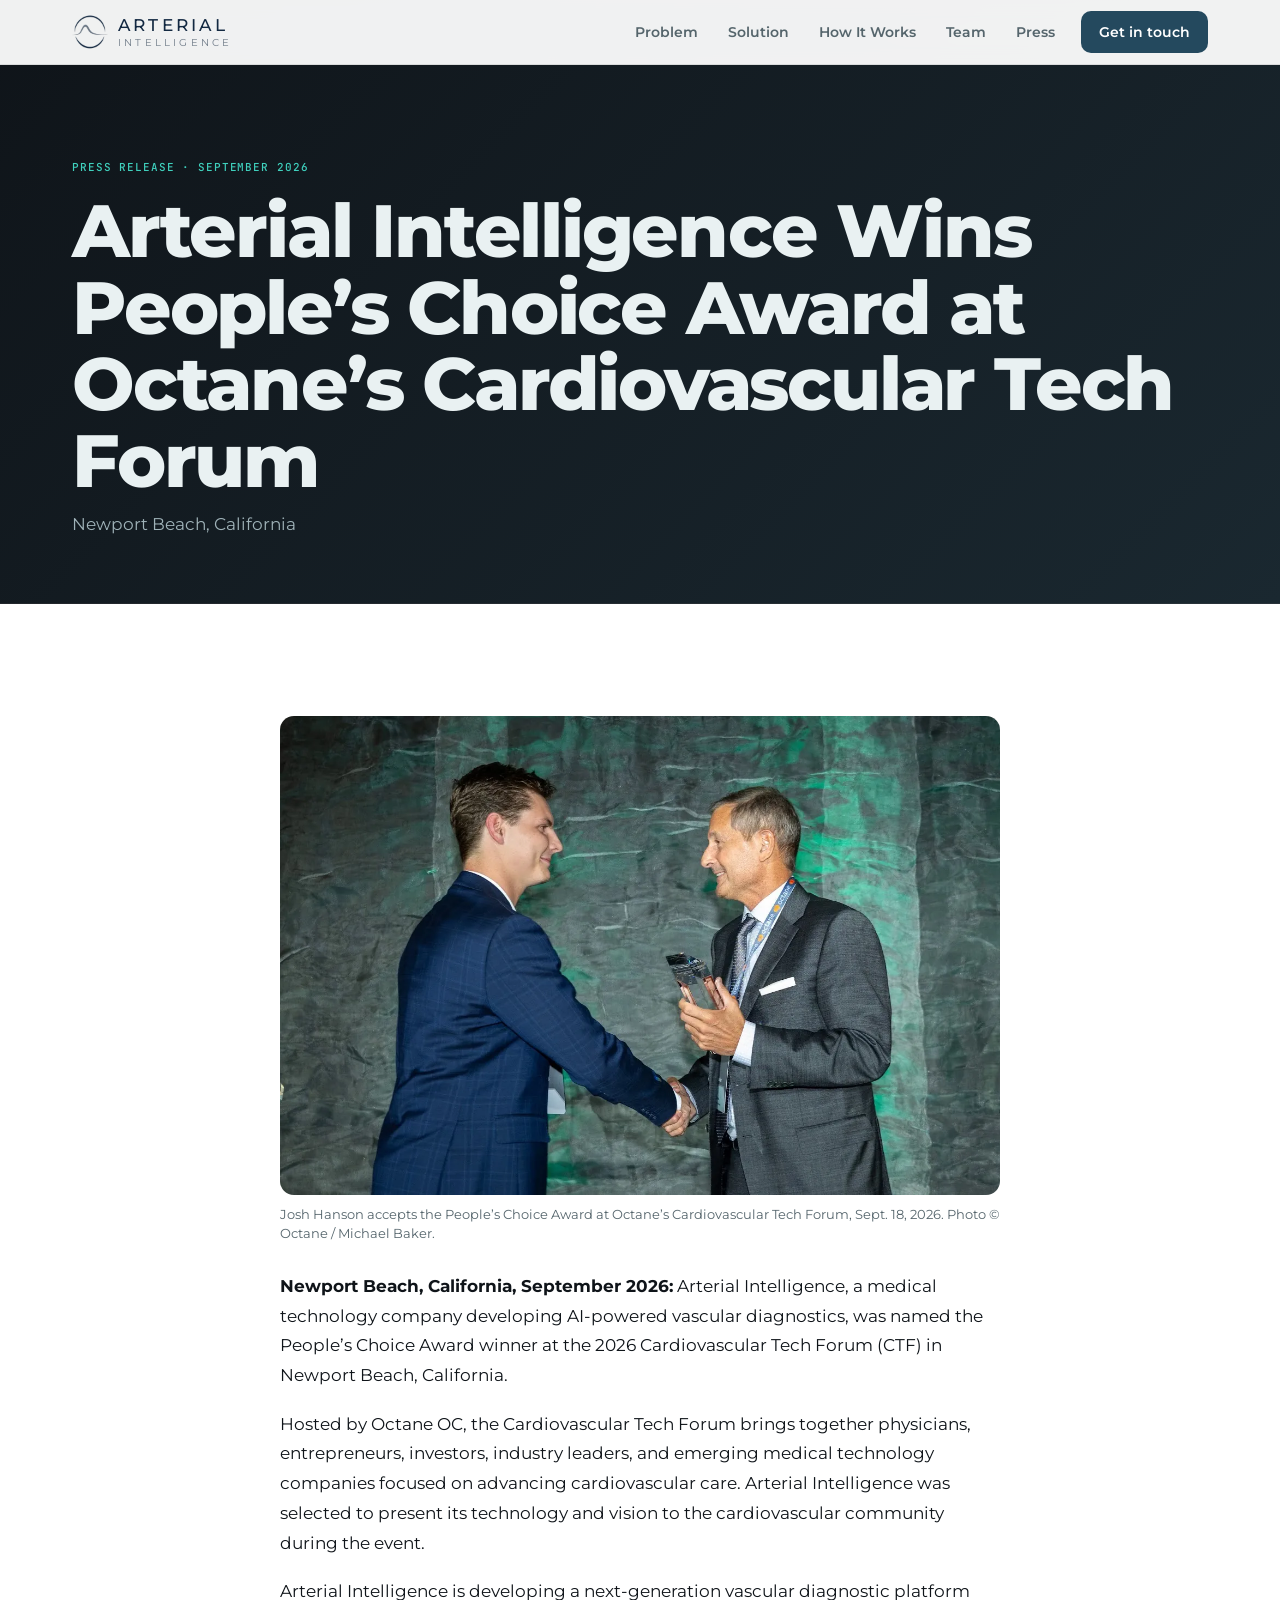
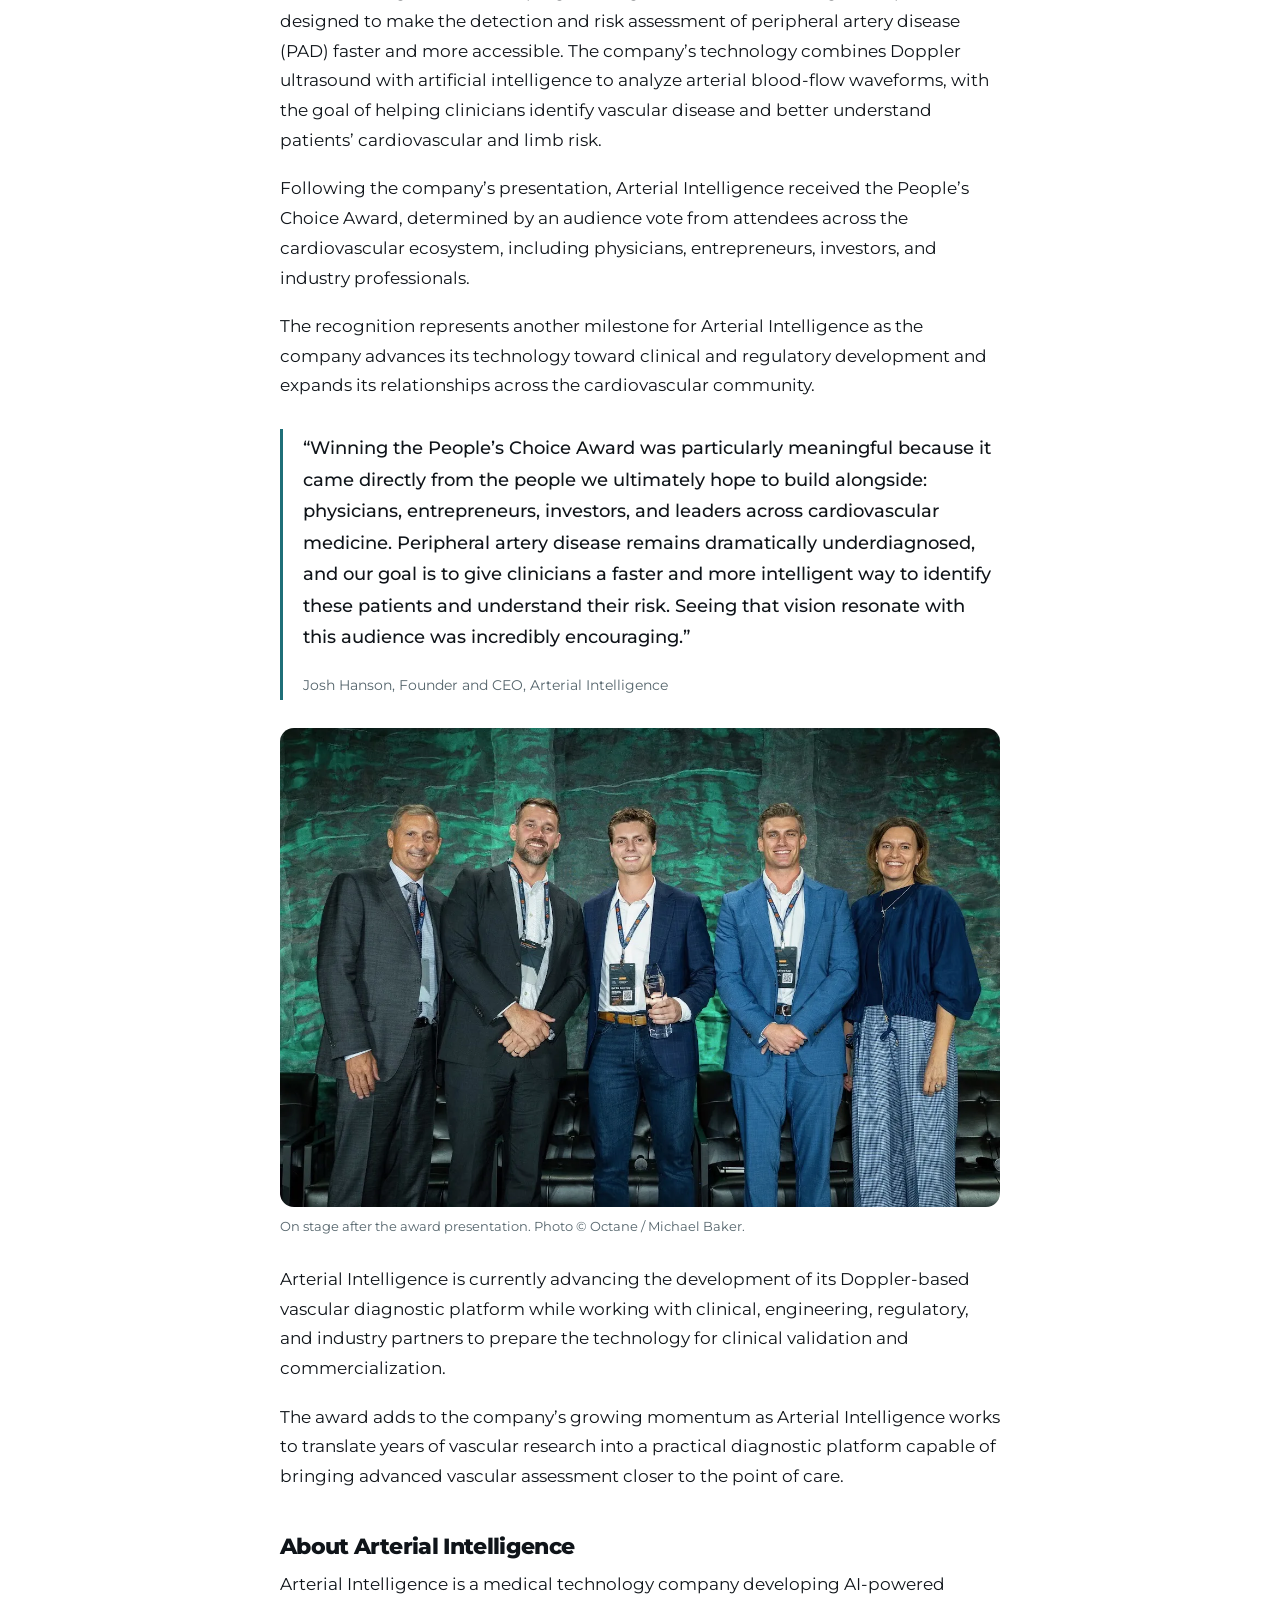
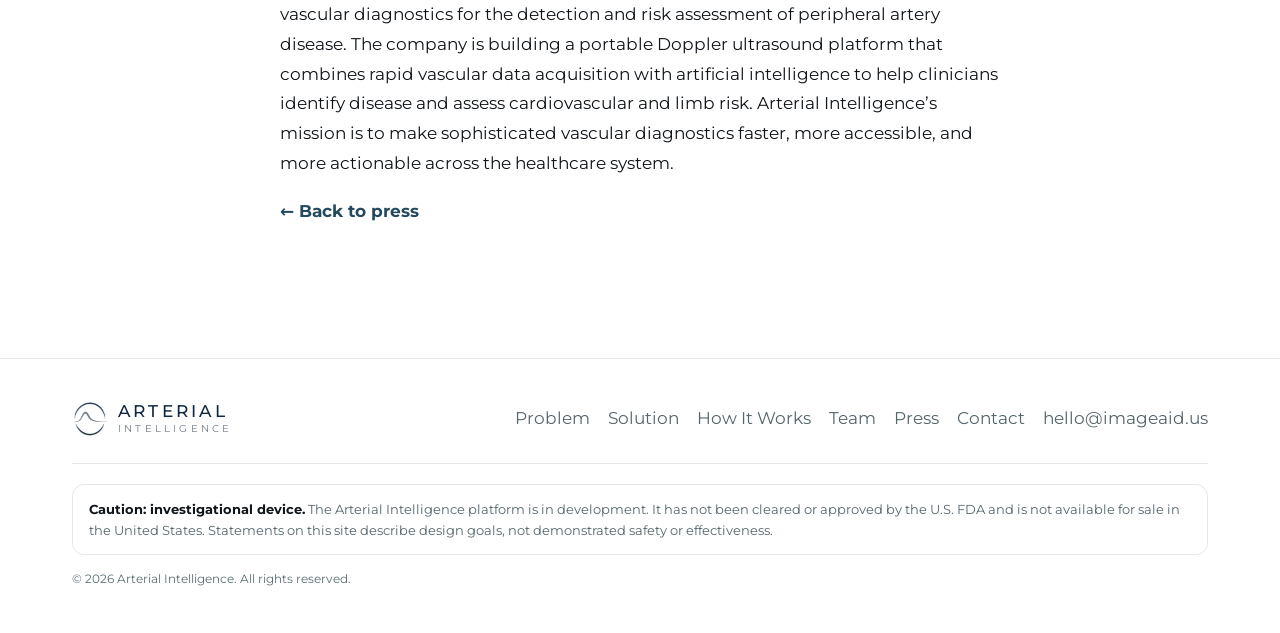
==== press-peoples-choice-2026.html @ 3adac526 "Add press section and People's Choice announcement page - Home: new Press section with the People's " ====
<!doctype html>
<html lang="en" class="no-js">
<head>
<meta charset="utf-8">
<meta name="viewport" content="width=device-width, initial-scale=1, viewport-fit=cover">
<title>People&rsquo;s Choice Award | Arterial Intelligence</title>
<meta name="description" content="Arterial Intelligence was named the People&rsquo;s Choice Award winner at the 2026 Cardiovascular Tech Forum in Newport Beach, California.">
<meta name="theme-color" content="#ffffff">
<!-- TODO(launch): remove noindex once this is live on the real domain -->
<meta name="robots" content="noindex">
<!-- TODO(domain): add canonical + og:url once the new domain is final -->
<meta property="og:type" content="article">
<meta property="og:title" content="Arterial Intelligence Wins People&rsquo;s Choice Award at Octane&rsquo;s Cardiovascular Tech Forum">
<meta property="og:description" content="Arterial Intelligence was named the People&rsquo;s Choice Award winner at the 2026 Cardiovascular Tech Forum in Newport Beach, California.">
<meta property="og:image" content="assets/img/press/ctf-2026-peoples-choice-group.webp">
<meta name="twitter:card" content="summary_large_image">
<link rel="icon" href="assets/img/favicon.png" type="image/png">
<link rel="apple-touch-icon" href="assets/img/apple-touch-icon.png">
<link rel="preload" href="assets/fonts/montserrat-latin.woff2" as="font" type="font/woff2" crossorigin>
<link rel="stylesheet" href="assets/css/styles.css">
<script>document.documentElement.classList.replace('no-js', 'js');</script>
</head>
<body>
<a class="skip" href="#main">Skip to content</a>
<header class="hdr" data-hdr>
  <div class="wrap">
    <a class="brand" href="./" aria-label="Arterial Intelligence home"><img src="assets/img/logo-mark.png" alt="" width="36" height="36"><span class="wordmark"><b>Arterial</b><span>Intelligence</span></span></a>
    <nav class="nav" aria-label="Primary"><a href="./#problem">Problem</a><a href="./#approach">Solution</a><a href="./#how">How It Works</a><a href="./#team">Team</a><a href="./#press">Press</a><a class="cta" href="./#contact">Get in touch</a></nav>
    <button class="menu-btn" type="button" aria-expanded="false" aria-controls="sheet" data-menu-btn>Menu <span class="bars" aria-hidden="true"></span></button>
  </div>
</header>
<nav class="sheet" id="sheet" aria-label="Menu" hidden data-sheet>
  <a href="./#problem">Problem <span>01</span></a><a href="./#approach">Solution <span>02</span></a><a href="./#how">How It Works <span>03</span></a><a href="./#team">Team <span>04</span></a><a href="./#press">Press <span>05</span></a>
  <a class="btn btn-signal" href="./#contact">Get in touch <svg viewBox="0 0 16 16" fill="none" stroke="currentColor" stroke-width="2" stroke-linecap="round" stroke-linejoin="round" aria-hidden="true"><path d="M3 8h10M9 4l4 4-4 4"/></svg></a>
  <p class="mono">Investigational device &middot; Not FDA cleared</p>
</nav>

<main id="main">
  <section class="page-hero dark" aria-labelledby="ar-h">
    <div class="wrap">
      <span class="eyebrow mono">Press release &middot; September 2026</span>
      <h1 id="ar-h" class="article-title">Arterial Intelligence Wins People&rsquo;s Choice Award at Octane&rsquo;s Cardiovascular Tech Forum</h1>
      <p>Newport Beach, California</p>
    </div>
  </section>
  <section class="sec">
    <div class="wrap">
      <article class="article">
        <figure>
          <img src="assets/img/press/ctf-2026-peoples-choice-award.webp" alt="Josh Hanson shaking hands with an Octane leader while receiving the People&rsquo;s Choice Award" width="1320" height="879" decoding="async">
          <figcaption>Josh Hanson accepts the People&rsquo;s Choice Award at Octane&rsquo;s Cardiovascular Tech Forum, Sept. 18, 2026. Photo &copy; Octane / Michael Baker.</figcaption>
        </figure>
        <p><strong>Newport Beach, California, September 2026:</strong> Arterial Intelligence, a medical technology company developing AI-powered vascular diagnostics, was named the People&rsquo;s Choice Award winner at the 2026 Cardiovascular Tech Forum (CTF) in Newport Beach, California.</p>
        <p>Hosted by Octane OC, the Cardiovascular Tech Forum brings together physicians, entrepreneurs, investors, industry leaders, and emerging medical technology companies focused on advancing cardiovascular care. Arterial Intelligence was selected to present its technology and vision to the cardiovascular community during the event.</p>
        <p>Arterial Intelligence is developing a next-generation vascular diagnostic platform designed to make the detection and risk assessment of peripheral artery disease (PAD) faster and more accessible. The company&rsquo;s technology combines Doppler ultrasound with artificial intelligence to analyze arterial blood-flow waveforms, with the goal of helping clinicians identify vascular disease and better understand patients&rsquo; cardiovascular and limb risk.</p>
        <p>Following the company&rsquo;s presentation, Arterial Intelligence received the People&rsquo;s Choice Award, determined by an audience vote from attendees across the cardiovascular ecosystem, including physicians, entrepreneurs, investors, and industry professionals.</p>
        <p>The recognition represents another milestone for Arterial Intelligence as the company advances its technology toward clinical and regulatory development and expands its relationships across the cardiovascular community.</p>
        <blockquote><p>&ldquo;Winning the People&rsquo;s Choice Award was particularly meaningful because it came directly from the people we ultimately hope to build alongside: physicians, entrepreneurs, investors, and leaders across cardiovascular medicine. Peripheral artery disease remains dramatically underdiagnosed, and our goal is to give clinicians a faster and more intelligent way to identify these patients and understand their risk. Seeing that vision resonate with this audience was incredibly encouraging.&rdquo;</p><footer>Josh Hanson, Founder and CEO, Arterial Intelligence</footer></blockquote>
        <figure>
          <img src="assets/img/press/ctf-2026-peoples-choice-group.webp" alt="Josh Hanson holding the People&rsquo;s Choice Award on stage with four Octane forum leaders" width="1320" height="879" decoding="async">
          <figcaption>On stage after the award presentation. Photo &copy; Octane / Michael Baker.</figcaption>
        </figure>
        <p>Arterial Intelligence is currently advancing the development of its Doppler-based vascular diagnostic platform while working with clinical, engineering, regulatory, and industry partners to prepare the technology for clinical validation and commercialization.</p>
        <p>The award adds to the company&rsquo;s growing momentum as Arterial Intelligence works to translate years of vascular research into a practical diagnostic platform capable of bringing advanced vascular assessment closer to the point of care.</p>
        <h2>About Arterial Intelligence</h2>
        <p>Arterial Intelligence is a medical technology company developing AI-powered vascular diagnostics for the detection and risk assessment of peripheral artery disease. The company is building a portable Doppler ultrasound platform that combines rapid vascular data acquisition with artificial intelligence to help clinicians identify disease and assess cardiovascular and limb risk. Arterial Intelligence&rsquo;s mission is to make sophisticated vascular diagnostics faster, more accessible, and more actionable across the healthcare system.</p>
        <p class="article-back"><a href="./#press">&larr; Back to press</a></p>
      </article>
    </div>
  </section>
</main>

<footer class="ftr">
  <div class="inner">
    <div class="wrap">
      <div class="top">
        <a class="brand" href="./" aria-label="Arterial Intelligence home"><img src="assets/img/logo-mark.png" alt="" width="36" height="36"><span class="wordmark"><b>Arterial</b><span>Intelligence</span></span></a>
        <nav aria-label="Footer"><a href="./#problem">Problem</a><a href="./#approach">Solution</a><a href="./#how">How It Works</a><a href="./#team">Team</a><a href="./#press">Press</a><a href="./#contact">Contact</a><a href="mailto:hello@imageaid.us">hello@imageaid.us</a></nav>
      </div>
      <!-- TODO(regulatory): have regulatory counsel confirm this wording before launch -->
      <p class="disc"><strong>Caution: investigational device.</strong> The Arterial Intelligence platform is in development. It has not been cleared or approved by the U.S. FDA and is not available for sale in the United States. Statements on this site describe design goals, not demonstrated safety or effectiveness.</p>
      <p class="credits">&copy; 2026 Arterial Intelligence. All rights reserved.</p>
    </div>
  </div>
</footer>
<script src="assets/js/main.js" defer></script>
</body>
</html>
---- assets/css/styles.css ----
/* Arterial Intelligence — mobile-first stylesheet.
   Hero "card beam" adapted from Card Beam Animation by BL/S Studio
   (codepen.io/blacklead-studio/pen/xbwaqxE, MIT). Breakpoints: 760px, 1080px. */

@font-face { font-family: "Montserrat"; src: url("../fonts/montserrat-latin.woff2") format("woff2"); font-weight: 100 900; font-display: swap; }
@font-face { font-family: "JB Mono"; src: url("../fonts/jetbrains-mono.woff2") format("woff2"); font-weight: 400 700; font-display: swap; }

:root {
  /* Light page, matching the original imageaid.us palette */
  --bg: #ffffff;
  --bg-2: #f5f7f8;
  --line: rgb(15 20 25 / .10);
  --text: #0f1419;
  --text-2: #55656c;
  --signal: #1f6f78;       /* teal, darkened for text on light */
  --signal-rgb: 31 111 120;
  --amber: #f2c46b;
  --hot: #ff5a3c;
  --brand: #24495e;
  --sans: "Montserrat", ui-sans-serif, system-ui, -apple-system, sans-serif;
  --mono: "JB Mono", ui-monospace, Menlo, monospace;
  --g: 16px;
  --ease: cubic-bezier(.5, 1, .89, 1);
  --spring: linear(0, .1538 4.09%, .2926 8.29%, .4173 12.63%, .5282 17.12%, .6255 21.77%, .7099 26.61%, .782 31.67%, .8425 37%, .8887 42.23%, .9257 47.79%, .9543 53.78%, .9752 60.32%, .9883 67.11%, .9961 75%, 1 100%);
}
/* Dark band (hero, page headers): the original site's #0f1419 -> #1a2830 gradient */
.dark {
  --bg: #0f1419;
  --bg-2: #16222a;
  --line: rgb(255 255 255 / .08);
  --text: #e9f1f2;
  --text-2: #9fb2b8;
  --signal: #3fd0bd;
  --signal-rgb: 63 208 189;
  color: var(--text);
  background: linear-gradient(135deg, #0f1419 0%, #1a2830 100%);
}
*, *::before, *::after { box-sizing: border-box; }
html { overflow-x: clip; -webkit-text-size-adjust: 100%; scroll-behavior: smooth; scroll-padding-top: 72px; }
body { margin: 0; background: var(--bg); color: var(--text); font: 400 1.0625rem/1.6 var(--sans); -webkit-font-smoothing: antialiased; overflow-x: clip; }
img, svg, canvas { display: block; max-width: 100%; }
a { color: inherit; }
p { margin: 0 0 1em; }
h1, h2, h3 { margin: 0; letter-spacing: -0.03em; line-height: 1.04; font-weight: 800; }
ul, ol.steps { margin: 0; padding: 0; list-style: none; }
[hidden] { display: none !important; }
:focus-visible { outline: 2px solid var(--signal); outline-offset: 3px; border-radius: 6px; }
.skip { position: absolute; left: -9999px; }
.skip:focus { left: 12px; top: 12px; z-index: 100; background: #fff; color: #000; padding: 10px 14px; border-radius: 8px; }
.wrap { max-width: 1200px; margin-inline: auto; padding-inline: var(--g); }
.mono { font: 500 .6875rem/1.4 var(--mono); letter-spacing: .08em; text-transform: uppercase; }
.sr { position: absolute !important; width: 1px; height: 1px; overflow: hidden; clip-path: inset(50%); white-space: nowrap; }

/* ================= Header ================= */
.hdr { position: fixed; inset: 0 0 auto; z-index: 50; transition: background .3s, border-color .3s; border-bottom: 1px solid transparent; }
.hdr.scrolled { background: rgb(4 8 9 / .72); -webkit-backdrop-filter: blur(14px) saturate(140%); backdrop-filter: blur(14px) saturate(140%); border-color: var(--line); }
.hdr .wrap { display: flex; align-items: center; justify-content: space-between; height: 64px; }
.brand { display: inline-flex; align-items: center; gap: 10px; text-decoration: none; }
.brand img { width: 36px; height: 36px; flex: none; }
.wordmark { display: grid; justify-items: start; line-height: 1; text-transform: uppercase; }
.wordmark b { font-size: 1.0625rem; font-weight: 500; letter-spacing: .19em; color: #132942; }
.wordmark span { margin-top: 4px; font-size: .625rem; font-weight: 400; letter-spacing: .32em; color: #717d8a; }
.nav { display: none; }
.menu-btn { display: inline-flex; align-items: center; gap: 10px; min-height: 44px; padding: 0 14px; border-radius: 999px; border: 1px solid var(--line); background: rgb(255 255 255 / .04); color: var(--text); font: 600 .875rem var(--sans); cursor: pointer; }
.menu-btn .bars { width: 16px; height: 10px; position: relative; }
.menu-btn .bars::before, .menu-btn .bars::after { content: ""; position: absolute; left: 0; right: 0; height: 2px; border-radius: 2px; background: currentColor; transition: transform .35s var(--spring), top .35s var(--spring); }
.menu-btn .bars::before { top: 0; }
.menu-btn .bars::after { top: 8px; }
.menu-btn[aria-expanded="true"] .bars::before { top: 4px; transform: rotate(45deg); }
.menu-btn[aria-expanded="true"] .bars::after { top: 4px; transform: rotate(-45deg); }

/* ================= Hero + Card Beam ================= */
.hero { position: relative; padding: 104px 0 40px; overflow: hidden; }
.hero::before { content: ""; position: absolute; inset: 0; background: radial-gradient(60% 50% at 50% 58%, rgb(var(--signal-rgb) / .10), transparent 70%); pointer-events: none; }
.eyebrow { display: inline-flex; align-items: center; gap: 8px; color: var(--signal); }
.hero h1 { font-size: clamp(2.3rem, 1.2rem + 5.4vw, 5rem); margin: 14px 0 0; max-width: 15ch; }
.hero h1 em { font-style: normal; color: var(--signal); text-shadow: 0 0 24px rgb(var(--signal-rgb) / .45); }

.beam-stage { position: relative; height: 240px; margin: 28px 0 8px; touch-action: pan-y; }
.beam-stage canvas { position: absolute; left: 0; top: 50%; transform: translateY(-50%); pointer-events: none; }
.beam-particles { z-index: 0; }
.beam-scanner { z-index: 3; }
.card-line { position: absolute; top: 50%; left: 0; display: flex; gap: 28px; transform: translate3d(0, -50%, 0); will-change: transform; cursor: grab; user-select: none; -webkit-user-select: none; z-index: 2; }
.card-line.dragging { cursor: grabbing; }
.scan-card { position: relative; flex: none; width: 250px; height: 156px; }
.scan-card > div { position: absolute; inset: 0; border-radius: 14px; overflow: hidden; }
.sc-clean { clip-path: inset(0 0 0 var(--clip-right, 0%)); background: linear-gradient(160deg, #10201f, #081012 60%); border: 1px solid rgb(var(--signal-rgb) / .25); box-shadow: 0 18px 40px rgb(0 0 0 / .5), inset 0 1px 0 rgb(255 255 255 / .06); padding: 12px 14px; display: grid; grid-template-rows: auto 1fr auto; z-index: 2; }
.sc-raw { clip-path: inset(0 calc(100% - var(--clip-left, 0%)) 0 0); z-index: 1; }
.sc-raw pre { margin: 0; height: 100%; padding: 8px 10px; font: 400 9.5px/12px var(--mono); color: rgb(var(--signal-rgb) / .55); white-space: pre; overflow: hidden; -webkit-mask-image: linear-gradient(90deg, #000, rgb(0 0 0 / .25)); mask-image: linear-gradient(90deg, #000, rgb(0 0 0 / .25)); animation: flick .1s infinite linear alternate-reverse; }
@keyframes flick { 0%, 16%, 50%, 100% { opacity: 1; } 15% { opacity: .9; } 49% { opacity: .8; } }
.sc-top, .sc-bot { display: flex; justify-content: space-between; align-items: center; font: 500 .625rem var(--mono); letter-spacing: .08em; text-transform: uppercase; color: var(--text-2); }
.sc-top b { color: var(--text); font-weight: 600; }
.sc-bot b { font: 700 .8125rem var(--sans); letter-spacing: -0.01em; text-transform: none; }
.sc-wave { width: 100%; height: 100%; }
.sc-wave .ax { stroke: rgb(255 255 255 / .18); stroke-dasharray: 3 4; vector-effect: non-scaling-stroke; }
.sc-wave .tr { fill: none; stroke-width: 2; stroke-linejoin: round; vector-effect: non-scaling-stroke; }
.tri .tr { stroke: var(--signal); filter: drop-shadow(0 0 4px rgb(var(--signal-rgb) / .7)); }
.tri .sc-bot b { color: var(--signal); }
.bi .tr { stroke: var(--amber); filter: drop-shadow(0 0 4px rgb(242 196 107 / .6)); }
.bi .sc-bot b { color: var(--amber); }
.mono-w .tr { stroke: var(--hot); filter: drop-shadow(0 0 4px rgb(255 90 60 / .6)); }
.mono-w .sc-bot b { color: var(--hot); }
.scan-flash { position: absolute; inset: 0; background: linear-gradient(90deg, transparent, rgb(var(--signal-rgb) / .35), transparent); animation: flash .6s ease-out forwards; pointer-events: none; z-index: 5; }
@keyframes flash { from { transform: translateX(-100%); opacity: 0; } 50% { opacity: 1; } to { transform: translateX(100%); opacity: 0; } }
.beam-labels { display: grid; grid-template-columns: 1fr auto 1fr; gap: 8px; color: var(--text-2); }
.beam-labels span:last-child { text-align: right; }
.beam-labels span:nth-child(2) { color: var(--signal); }

.hero-copy { display: grid; gap: 22px; margin-top: 18px; }
.hero-copy p { color: var(--text-2); max-width: 44ch; margin: 0; font-size: 1.0625rem; }
.hero-copy p strong { color: var(--text); font-weight: 600; }
.actions { display: flex; flex-wrap: wrap; gap: 10px; }
.btn { display: inline-flex; align-items: center; justify-content: center; gap: 10px; min-height: 50px; padding: 0 22px; border-radius: 999px; font: 700 .9375rem var(--sans); text-decoration: none; border: 1px solid transparent; transition: transform .2s var(--spring), background .2s, border-color .2s, box-shadow .2s; }
.btn:active { transform: scale(.97); }
.btn-signal { background: var(--signal); color: #021412; box-shadow: 0 0 0 0 rgb(var(--signal-rgb) / .5), 0 8px 30px -8px rgb(var(--signal-rgb) / .6); }
.btn-signal:hover { box-shadow: 0 0 0 6px rgb(var(--signal-rgb) / .14), 0 8px 30px -8px rgb(var(--signal-rgb) / .8); }
.btn-ghost { border-color: rgb(255 255 255 / .16); color: var(--text); background: rgb(255 255 255 / .03); }
.btn-ghost:hover { border-color: rgb(255 255 255 / .4); }
.btn svg { width: 16px; height: 16px; }

/* ================= Stats ================= */
.stats { border-block: 1px solid var(--line); background: var(--bg-2); }
.stats ul { display: grid; }
.stats li { padding: 20px 0; border-bottom: 1px solid var(--line); }
.stats li:last-child { border-bottom: 0; }
.stats b { display: block; font-size: 2rem; letter-spacing: -0.03em; line-height: 1; }
.stats span { display: block; margin-top: 6px; color: var(--text-2); font-size: .9375rem; }
.stats cite { font-style: normal; color: #64777d; font-size: .8125rem; }

/* ================= Sections ================= */
.sec { padding: 56px 0; }
.sec-head { max-width: 680px; margin-bottom: 32px; }
.sec-head .mono { color: var(--signal); display: block; margin-bottom: 12px; }
.sec h2 { font-size: clamp(2rem, 1.2rem + 3.6vw, 3.6rem); }
.sec-head p { color: var(--text-2); margin: 14px 0 0; }

/* Problem cards */
.cards { display: grid; gap: 14px; }
.card { position: relative; border-radius: 20px; padding: 22px; background: linear-gradient(180deg, rgb(255 255 255 / .04), rgb(255 255 255 / .015)); border: 1px solid var(--line); min-height: 220px; display: flex; flex-direction: column; justify-content: flex-end; gap: 8px; }
.card h3 { font-size: 1.25rem; letter-spacing: -0.02em; }
.card p { color: var(--text-2); margin: 0; font-size: .9375rem; }
.card .k { font: 800 clamp(1.75rem, 1.3rem + 1.6vw, 2.3rem)/1 var(--sans); letter-spacing: -0.03em; text-transform: uppercase; overflow-wrap: anywhere; margin-bottom: auto; color: var(--text); }
.src { margin-top: 18px; color: #64777d; font-size: .8125rem; }
.src a { color: inherit; }

/* Waveform types */
.waves { display: grid; gap: 12px; }
.wv { border-radius: 18px; border: 1px solid var(--line); background: var(--bg-2); padding: 16px; }
.wv-top { display: flex; justify-content: space-between; align-items: baseline; margin-bottom: 10px; }
.wv-top h3 { font-size: 1.125rem; }
.wv svg { width: 100%; height: auto; aspect-ratio: 400 / 110; border-radius: 10px; background: #050a0b; }
.wv p { margin: 10px 0 0; color: var(--text-2); font-size: .9375rem; }
.note { margin-top: 16px; color: #64777d; font-size: .8125rem; }

/* Steps */
.steps { display: grid; gap: 12px; counter-reset: s; }
.step { position: relative; padding: 22px; border-radius: 18px; border: 1px solid var(--line); background: linear-gradient(180deg, rgb(255 255 255 / .03), transparent); counter-increment: s; }
.step::before { content: "0" counter(s); display: block; font: 700 .75rem var(--mono); color: var(--signal); margin-bottom: 26px; }
.step h3 { font-size: 1.5rem; margin-bottom: 6px; }
.step p { margin: 0; color: var(--text-2); font-size: .9375rem; }

/* ================= Contact (light, Glass Button) ================= */
.contact { position: relative; background: #d9dfe1; color: #111b1f; border-radius: 28px 28px 0 0; overflow: hidden; }
.contact::before { content: ""; position: absolute; inset: 0; background-image: radial-gradient(rgb(0 0 0 / .15) 1px, transparent 1px); background-size: 30px 30px; background-position: 2px 2px; pointer-events: none; }
.contact .wrap { position: relative; }
.contact .sec-head .mono { color: #1f5f68; }
.contact .sec-head p { color: #4b5d63; }
.cform { display: grid; gap: 14px; }
.cf label { display: block; margin-bottom: 6px; font: 600 .8125rem var(--sans); color: #34474d; }
.cf input, .cf textarea { width: 100%; min-height: 52px; padding: 14px 16px; font: 400 16px var(--sans); color: #111b1f; border-radius: 16px; border: 1px solid rgb(0 0 0 / .12); background: rgb(255 255 255 / .55); box-shadow: inset 0 1px 2px rgb(0 0 0 / .06); transition: border-color .2s, box-shadow .2s, background .2s; }
.cf textarea { min-height: 128px; resize: vertical; }
.cf input:focus, .cf textarea:focus { outline: none; background: #fff; border-color: #1f5f68; box-shadow: 0 0 0 4px rgb(31 95 104 / .15); }
.chips { display: flex; flex-wrap: wrap; gap: 8px; border: 0; padding: 0; margin: 0; }
.chips legend { margin-bottom: 8px; font: 600 .8125rem var(--sans); color: #34474d; }
.chips label { position: relative; }
.chips input { position: absolute; inset: 0; opacity: 0; margin: 0; cursor: pointer; }
.chips span { display: inline-flex; align-items: center; min-height: 42px; padding: 0 16px; border-radius: 999px; border: 1px solid rgb(0 0 0 / .14); background: rgb(255 255 255 / .4); font: 600 .875rem var(--sans); }
.chips input:checked + span { background: #111b1f; color: #fff; border-color: #111b1f; }
.chips input:focus-visible + span { outline: 2px solid #1f5f68; outline-offset: 2px; }
.hp { position: absolute; left: -9999px; }
.fine { color: #5a6c72; font-size: .8125rem; margin: 0; }
.form-status { margin: 0; padding: 12px 14px; border-radius: 12px; font-weight: 600; font-size: .9375rem; }
.form-status.ok { background: #d5efe9; color: #0f5247; }
.form-status.err { background: #f7ddd7; color: #8a2b1b; }

/* ================= Footer ================= */
.ftr { background: var(--bg); color: #4b5d63; }
main:has(> .contact:last-child) + .ftr { background: #d9dfe1; }
.ftr .inner { background: var(--bg); color: var(--text-2); border-radius: 28px 28px 0 0; padding: 40px 0 32px; }
.ftr .top { display: flex; flex-wrap: wrap; justify-content: space-between; gap: 20px; padding-bottom: 24px; border-bottom: 1px solid var(--line); }
.ftr nav { display: flex; flex-wrap: wrap; gap: 4px 18px; }
.ftr nav a { text-decoration: none; min-height: 40px; display: inline-flex; align-items: center; }
.ftr nav a:hover { color: var(--text); }
.disc { margin: 20px 0 0; padding: 14px 16px; border: 1px solid var(--line); border-radius: 12px; font-size: .8125rem; }
.disc strong { color: var(--text); }
.credits { margin-top: 14px; font-size: .75rem; color: #5b6e74; }
.credits a { color: inherit; }

/* ================= ≥ 760px ================= */
@media (min-width: 760px) {
  :root { --g: 32px; }
  .hero { padding: 128px 0 56px; }
  .beam-stage { height: 300px; }
  .scan-card { width: 340px; height: 212px; }
  .sc-clean { padding: 16px 18px; }
  .sc-raw pre { font-size: 11px; line-height: 13px; }
  .card-line { gap: 44px; }
  .hero-copy { grid-template-columns: 1fr auto; align-items: end; }
  .stats ul { grid-template-columns: repeat(3, 1fr); }
  .stats li { padding: 28px 24px 28px 0; border-bottom: 0; border-right: 1px solid var(--line); }
  .stats li + li { padding-left: 24px; }
  .stats li:last-child { border-right: 0; }
  .sec { padding: 112px 0; }
  .cards, .waves, .steps { grid-template-columns: repeat(3, 1fr); gap: 16px; }
  .card { min-height: 264px; }
  .split { display: grid; grid-template-columns: .9fr 1.1fr; gap: 56px; align-items: start; }
  .cform { grid-template-columns: 1fr 1fr; }
  .cform .full { grid-column: 1 / -1; }
}
@media (min-width: 1080px) {
  .nav { display: flex; align-items: center; gap: 4px; padding: 5px; border-radius: 999px; border: 1px solid var(--line); background: rgb(255 255 255 / .03); }
  .nav a { padding: 8px 14px; border-radius: 999px; font-size: .875rem; font-weight: 600; color: var(--text-2); text-decoration: none; transition: color .2s, background .2s; }
  .nav a:hover { color: var(--text); background: rgb(255 255 255 / .06); }
  .nav a.cta { background: var(--signal); color: #021412; }
  .scan-card { width: 380px; height: 236px; }
  .beam-stage { height: 320px; }
}
@media (prefers-reduced-motion: reduce) {
  html { scroll-behavior: auto; }
  .sc-raw pre, .scan-flash { animation: none; }
}

/* ================= Mobile menu sheet ================= */
.sheet { position: fixed; inset: 64px 0 0; z-index: 49; background: var(--bg); padding: 12px var(--g) calc(24px + env(safe-area-inset-bottom)); display: flex; flex-direction: column; overflow-y: auto; }
.sheet a:not(.btn) { display: flex; align-items: center; justify-content: space-between; min-height: 60px; border-bottom: 1px solid var(--line); font: 700 1.6rem/1 var(--sans); letter-spacing: -0.03em; text-decoration: none; }
.sheet a:not(.btn) span { font: 500 .6875rem var(--mono); letter-spacing: .08em; color: var(--text-2); }
.sheet .btn { margin-top: 24px; }
.sheet .mono { margin-top: auto; padding-top: 24px; color: var(--text-2); }
body.locked { overflow: hidden; }

/* Highlighted problem card (no effect, just emphasis) */
.card.hot { border-color: rgb(255 90 60 / .35); background: linear-gradient(180deg, rgb(255 90 60 / .09), rgb(255 90 60 / .01)); }
.card.hot .k { color: #ff8a70; }

/* ================= Audiences (tabs) ================= */
.tablist { display: grid; grid-template-columns: repeat(3, 1fr); gap: 4px; padding: 4px; border-radius: 999px; border: 1px solid var(--line); background: var(--bg-2); margin-bottom: 14px; }
.tab { min-height: 44px; border: 0; border-radius: 999px; background: transparent; color: var(--text-2); font: 700 .875rem var(--sans); cursor: pointer; }
.tab[aria-selected="true"] { background: var(--text); color: var(--bg); }
.tabpanel { border-radius: 18px; border: 1px solid var(--line); background: var(--bg-2); padding: 20px; }
.tabpanel h3 { font-size: 1.25rem; margin-bottom: 8px; }
.tabpanel ul li { padding: 14px 0; border-top: 1px solid var(--line); }
.tabpanel ul li:first-child { border-top: 0; }
.tabpanel b { display: block; font-weight: 700; }
.tabpanel span { color: var(--text-2); font-size: .9375rem; }
.no-js .tablist { display: none; }
.no-js .tabpanel[hidden] { display: block !important; }
.no-js .tabpanel + .tabpanel { margin-top: 12px; }

/* ================= Team ================= */
.team-grid { display: grid; gap: 12px; }
.person { display: grid; gap: 16px; align-content: start; padding: 16px; border-radius: 18px; border: 1px solid var(--line); background: var(--bg-2); }
.person .photo { display: block; width: 100%; height: auto; aspect-ratio: 4 / 5; object-fit: cover; object-position: center top; border-radius: 12px; background: var(--brand); }
.person h3 { font-size: 1.0625rem; letter-spacing: -0.01em; }
.person .role { margin: 2px 0 0; color: var(--signal); font: 500 .6875rem var(--mono); letter-spacing: .06em; text-transform: uppercase; }
.person .bio { margin: 8px 0 0; color: var(--text-2); font-size: .9375rem; }
.person .links { margin-top: 10px; }
.icon-link { display: inline-grid; place-items: center; width: 40px; height: 40px; border-radius: 10px; border: 1px solid var(--line); color: var(--text-2); }
.icon-link:hover { color: var(--text); border-color: rgb(255 255 255 / .3); }
.team-cta { margin-top: 20px; }
.orgs { display: flex; flex-wrap: wrap; align-items: center; gap: 10px 18px; margin: 14px 0 0; padding: 12px 0 0; border-top: 1px solid var(--line); list-style: none; }
.orgs img { display: block; height: 21px; width: auto; filter: grayscale(1); opacity: .62; }
.orgs img.wide { height: 16px; }
.orgs img.tall { height: 36px; }
.org-strip { margin: 0 0 22px; padding: 18px 0; border-block: 1px solid var(--line); display: grid; gap: 14px; }
.org-strip .mono { color: var(--text-2); }
.logo-row { display: flex; flex-wrap: wrap; align-items: center; gap: 18px 34px; }
.logo-row img { display: block; height: 24px; width: auto; filter: grayscale(1); opacity: .55; transition: filter .2s, opacity .2s; }
.logo-row img.wide { height: 18px; }
.logo-row img.tall { height: 44px; }
.logo-row img:hover { filter: none; opacity: 1; }
.page-hero { padding: 120px 0 48px; border-bottom: 1px solid var(--line); }
.page-hero h1 { font-size: clamp(2.3rem, 1.2rem + 5vw, 4.6rem); margin: 14px 0 12px; }
.page-hero p { color: var(--text-2); max-width: 52ch; margin: 0; }

/* Contact button on the light section */
.btn-dark { background: #111b1f; color: #fff; border: 0; cursor: pointer; }
.btn-dark:hover { background: #1f5f68; }

/* Thanks page */
.center-page { min-height: 100svh; display: grid; place-items: center; text-align: center; padding: 96px 0 48px; }
.center-page h1 { font-size: clamp(2.2rem, 1.2rem + 4vw, 3.6rem); margin: 12px 0; }
.center-page p { color: var(--text-2); max-width: 44ch; margin: 0 auto 24px; }

@media (min-width: 760px) {
  .team-grid { grid-template-columns: repeat(2, 1fr); gap: 16px; }
  .page-hero { padding: 152px 0 64px; }
}
@media (min-width: 1080px) {
  .menu-btn, .sheet { display: none !important; }
  .tablist { display: none; }
  .tabs-panels { display: grid; grid-template-columns: repeat(3, 1fr); gap: 16px; }
  .tabs-panels .tabpanel[hidden] { display: block !important; }
  .team-grid { grid-template-columns: repeat(3, 1fr); }
  .team-grid.four { grid-template-columns: repeat(4, 1fr); }
  .orgs img { height: 17px; }
  .orgs img.wide { height: 13px; }
  .orgs img.tall { height: 30px; }
  .person { padding: 18px; }
}


/* ================= Light theme overrides (original-site look) ================= */
.hdr, .hdr.scrolled { background: rgb(255 255 255 / .94); -webkit-backdrop-filter: saturate(160%) blur(10px); backdrop-filter: saturate(160%) blur(10px); border-bottom: 1px solid var(--line); }
.hdr.scrolled { box-shadow: 0 6px 20px -12px rgb(15 20 25 / .25); }
.menu-btn { background: #fff; }
.btn { border-radius: 10px; }
.btn-signal { background: var(--brand); color: #fff; box-shadow: 0 10px 24px -10px rgb(36 73 94 / .65); }
.btn-signal:hover { background: #1c3b4c; box-shadow: 0 12px 28px -10px rgb(36 73 94 / .8); }
.btn-ghost { border-color: rgb(15 20 25 / .2); color: var(--text); background: transparent; }
.btn-ghost:hover { border-color: var(--text); }
.dark .btn-ghost { border: 2px solid rgb(255 255 255 / .85); color: #fff; }
.dark .btn-ghost:hover { background: rgb(255 255 255 / .08); }
.dark .btn-signal { box-shadow: 0 10px 30px -10px rgb(0 0 0 / .7); border: 1px solid rgb(255 255 255 / .1); }
.hero { color: var(--text); }
.card, .step, .wv, .tabpanel, .person { background: #fff; box-shadow: 0 1px 2px rgb(15 20 25 / .04), 0 10px 28px -16px rgb(15 20 25 / .18); }
.card.hot { background: linear-gradient(180deg, rgb(255 90 60 / .07), #fff 60%); }
.card.hot .k { color: #c2412d; }
.wv.tri .tr { stroke: #3fd0bd; filter: drop-shadow(0 0 4px rgb(63 208 189 / .7)); }
.icon-link:hover { border-color: rgb(15 20 25 / .3); }
.flag { background: #fff6dc; color: #6b5310; }
.sheet { background: #fff; }
.contact { background: var(--bg-2); color: var(--text); border-radius: 0; border-top: 1px solid var(--line); }
.contact::before { opacity: .5; }
.cform { background: #fff; border: 1px solid var(--line); border-radius: 18px; padding: 20px; box-shadow: 0 10px 28px -16px rgb(15 20 25 / .2); }
.cf input, .cf textarea { background: #fff; }
.btn-dark { background: var(--brand); }
.btn-dark:hover { background: #1c3b4c; }
.ftr, main:has(> .contact:last-child) + .ftr { background: var(--bg); }
.ftr .inner { background: var(--bg); color: var(--text-2); border-radius: 0; border-top: 1px solid var(--line); }
.disc strong { color: var(--text); }
@media (min-width: 760px) { .cform { padding: 28px; } }
@media (min-width: 1080px) {
  .nav { background: transparent; border: 0; padding: 0; gap: 2px; }
  .nav a { color: var(--text-2); }
  .nav a:hover { color: var(--text); background: var(--bg-2); }
  .nav a.cta { background: var(--brand); color: #fff; border-radius: 10px; margin-left: 10px; padding: 10px 18px; }
  .nav a.cta:hover { background: #1c3b4c; }
}

/* ================= Press ================= */
.press-feature { display: grid; margin-bottom: 14px; border-radius: 20px; overflow: hidden; border: 1px solid var(--line); background: #fff; box-shadow: 0 1px 2px rgb(15 20 25 / .04), 0 10px 28px -16px rgb(15 20 25 / .18); }
.press-feature-img img { display: block; width: 100%; height: 100%; aspect-ratio: 3 / 2; object-fit: cover; }
.press-feature-body { display: grid; gap: 12px; align-content: center; padding: 22px; }
.press-feature-body h3 { font-size: clamp(1.35rem, 1rem + 1.4vw, 1.9rem); letter-spacing: -0.02em; }
.press-feature-body p { margin: 0; color: var(--text-2); }
.press-feature-body .btn { justify-self: start; margin-top: 4px; }
.press-feature-body .mono, .press-card .mono { color: var(--signal); }
.press-grid { display: grid; gap: 12px; }
.press-card { display: flex; flex-direction: column; gap: 8px; padding: 20px; border-radius: 18px; border: 1px solid var(--line); background: #fff; box-shadow: 0 1px 2px rgb(15 20 25 / .04), 0 10px 28px -16px rgb(15 20 25 / .18); }
.press-card.has-img { padding: 0; overflow: hidden; }
.press-card.has-img img { display: block; width: 100%; height: auto; aspect-ratio: 3 / 2; object-fit: cover; object-position: center 30%; }
.press-card.has-img > div { display: grid; gap: 8px; padding: 20px; }
.press-card h3 { font-size: 1.0625rem; line-height: 1.3; letter-spacing: -0.01em; }
.press-card p { margin: 0; color: var(--text-2); font-size: .9375rem; }
.press-card a { display: inline-flex; align-items: center; gap: 6px; margin-top: auto; padding-top: 6px; min-height: 44px; font-weight: 700; font-size: .9375rem; color: var(--brand); text-decoration: none; }
.press-card a:hover { text-decoration: underline; text-underline-offset: 3px; }
.press-card a svg { width: 14px; height: 14px; }
.milestones { margin-top: 28px; padding-top: 20px; border-top: 1px solid var(--line); }
.milestones h3 { margin-bottom: 6px; color: var(--text-2); }
.milestones li { display: grid; grid-template-columns: 64px 1fr; gap: 12px; padding: 12px 0; border-bottom: 1px solid var(--line); font-size: .9375rem; }
.milestones li b { font: 700 .75rem/1.6 var(--mono); letter-spacing: .06em; text-transform: uppercase; color: var(--signal); }

/* Press release page */
.article-title { font-size: clamp(1.9rem, 1.1rem + 3.4vw, 3.4rem); max-width: 22ch; }
.article { max-width: 720px; margin-inline: auto; }
.article p { font-size: 1.0625rem; line-height: 1.75; margin: 0 0 1.1em; }
.article h2 { font-size: 1.35rem; margin: 2em 0 .6em; }
.article figure { margin: 0 0 28px; }
.article figure img { display: block; width: 100%; height: auto; border-radius: 14px; }
.article figcaption { margin-top: 10px; color: var(--text-2); font-size: .8125rem; line-height: 1.5; }
.article blockquote { margin: 28px 0; padding: 4px 0 4px 20px; border-left: 3px solid var(--signal); }
.article blockquote p { font-size: 1.125rem; font-weight: 500; }
.article blockquote footer { color: var(--text-2); font-size: .875rem; }
.article-back a { font-weight: 700; color: var(--brand); text-decoration: none; }
.article-back a:hover { text-decoration: underline; }

@media (min-width: 760px) {
  .press-feature { grid-template-columns: 1.15fr 1fr; }
  .press-feature-body { padding: 32px; }
  .press-grid { grid-template-columns: repeat(2, 1fr); gap: 16px; }
  .milestones li { grid-template-columns: 96px 1fr; }
}
@media (min-width: 1080px) {
  .press-grid { grid-template-columns: repeat(4, 1fr); }
}
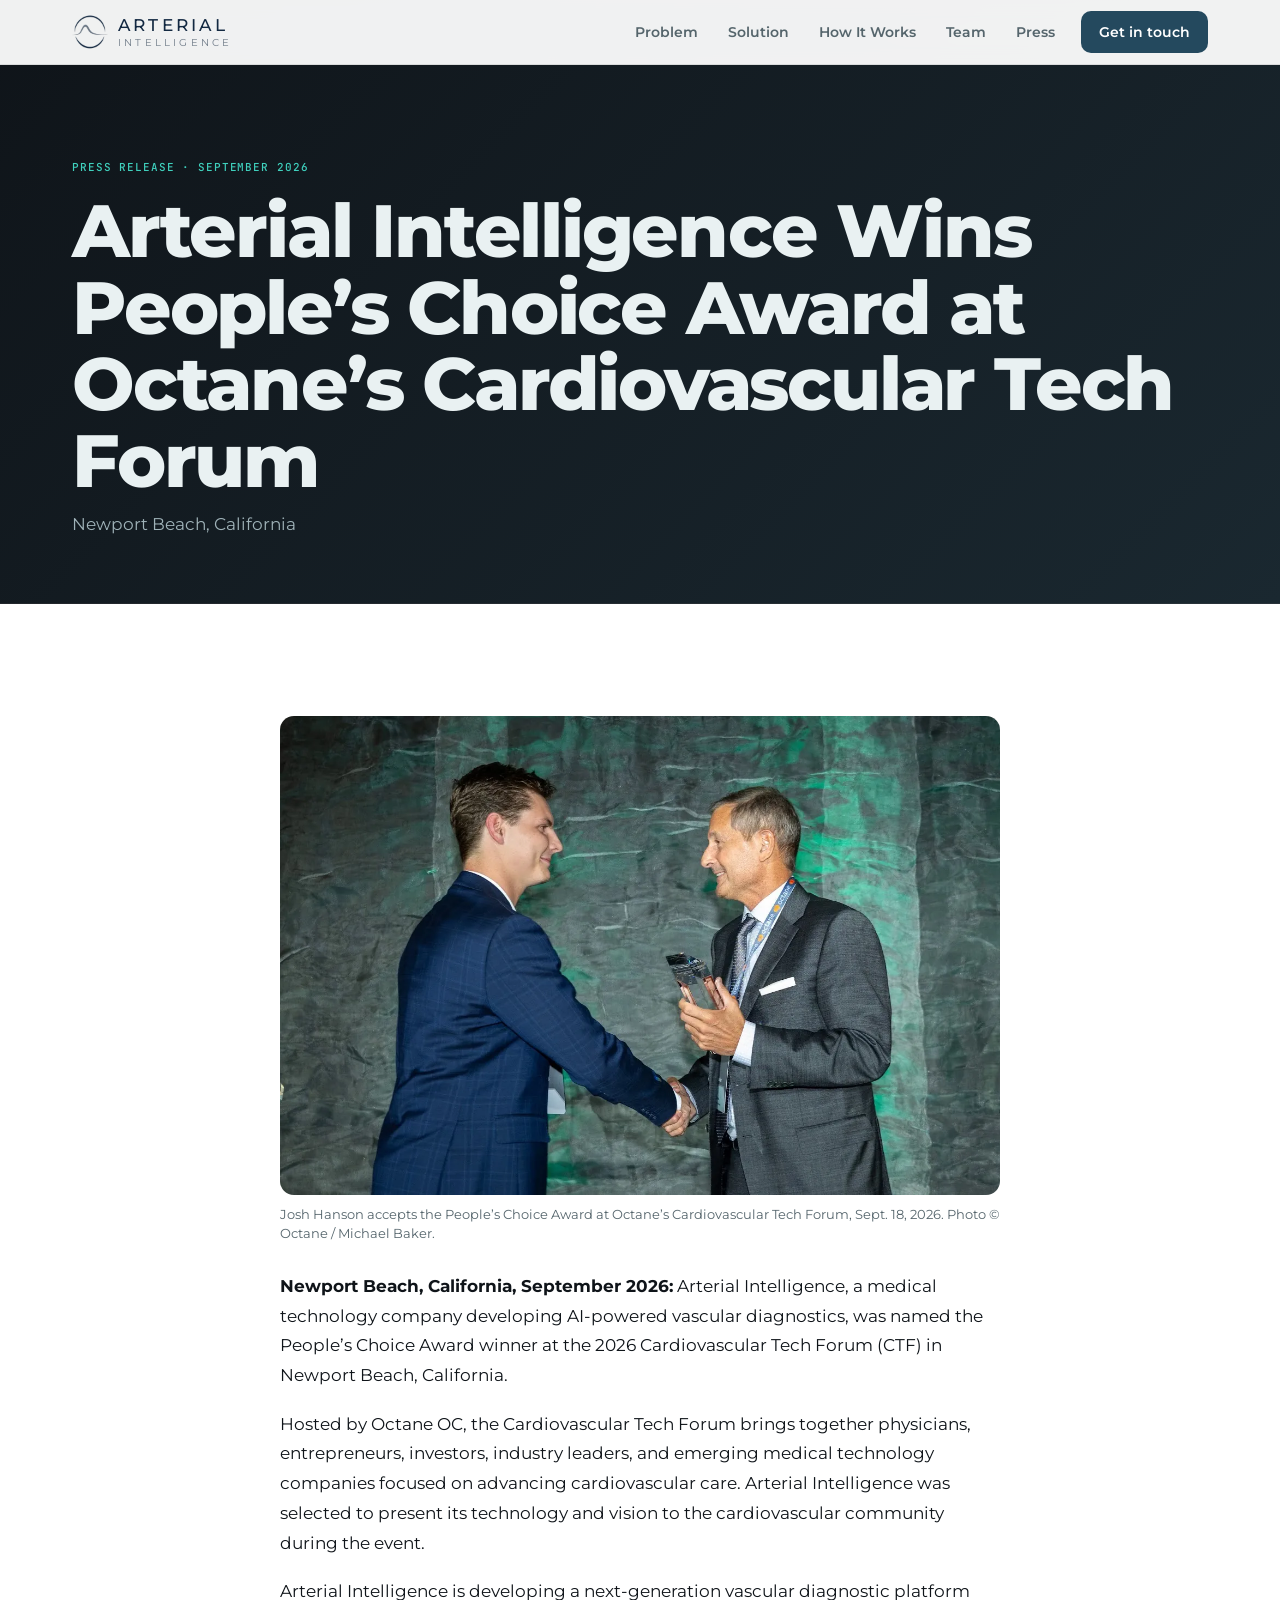
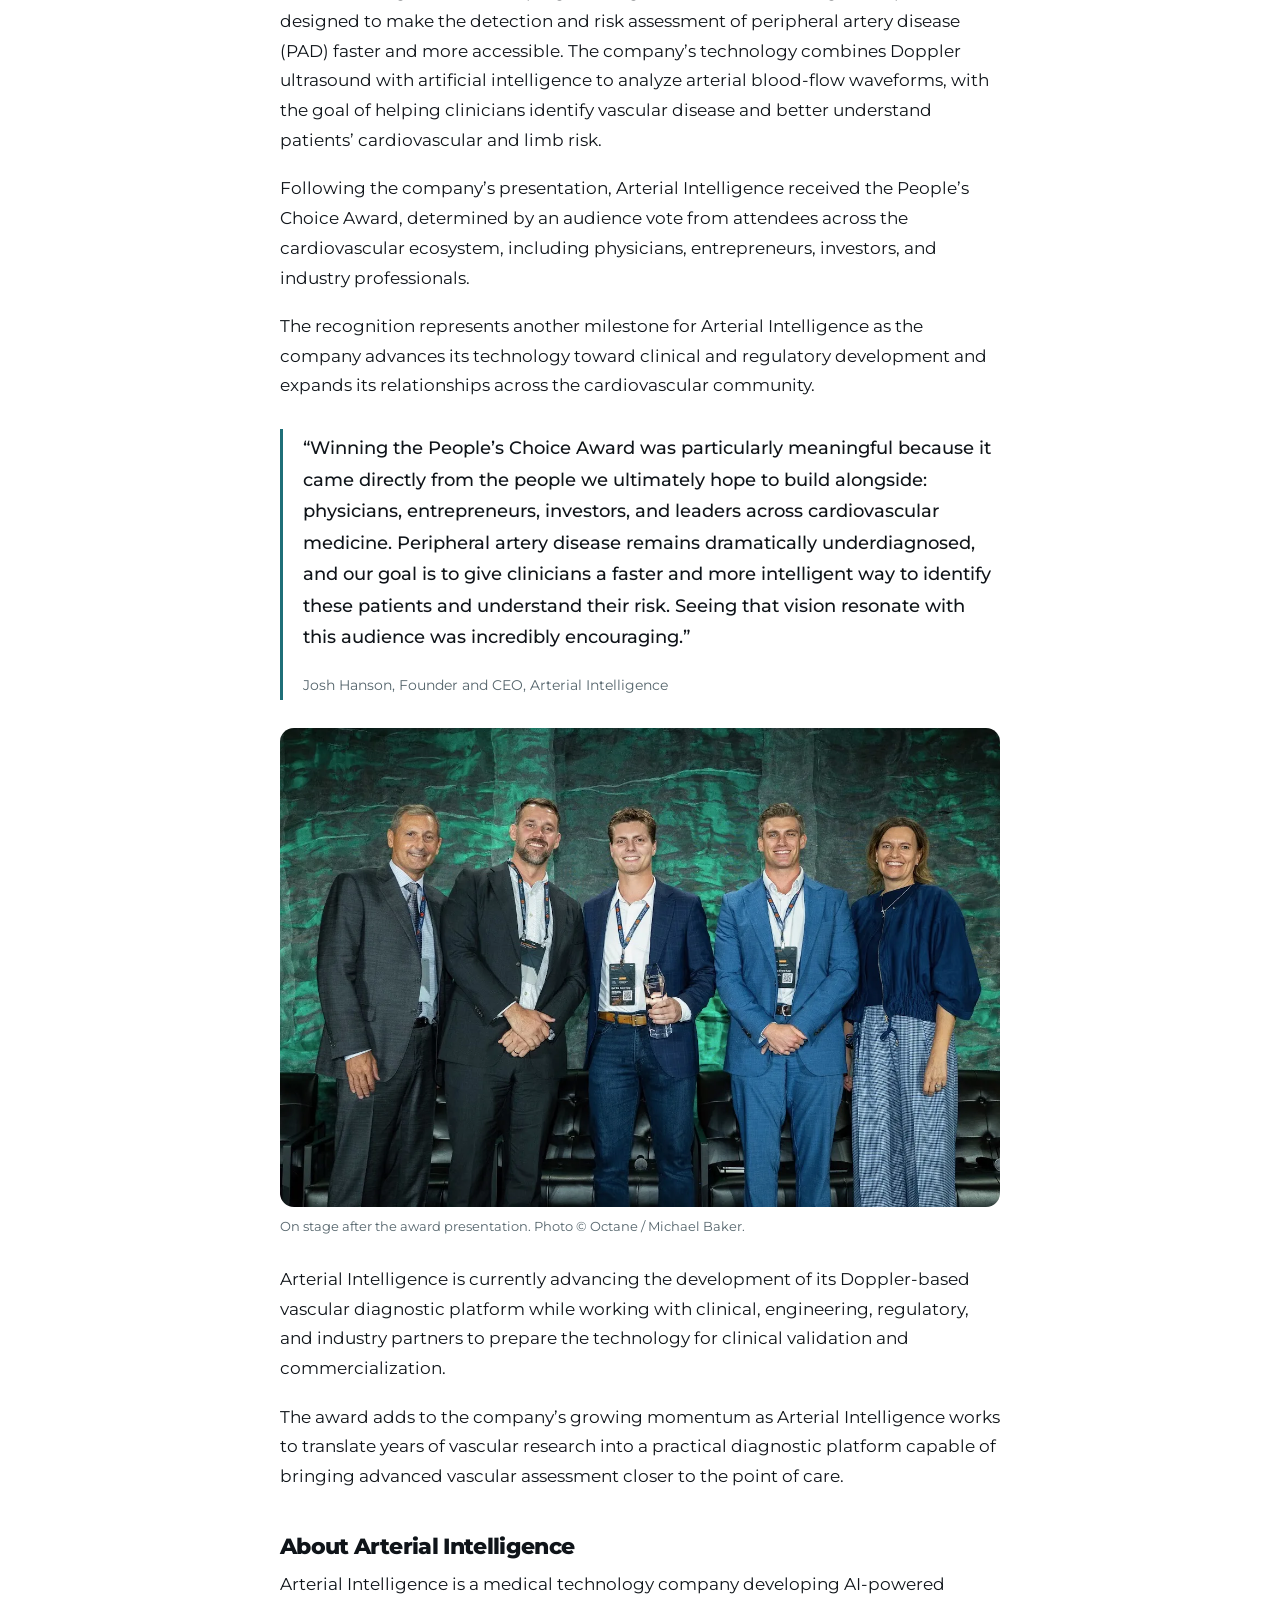
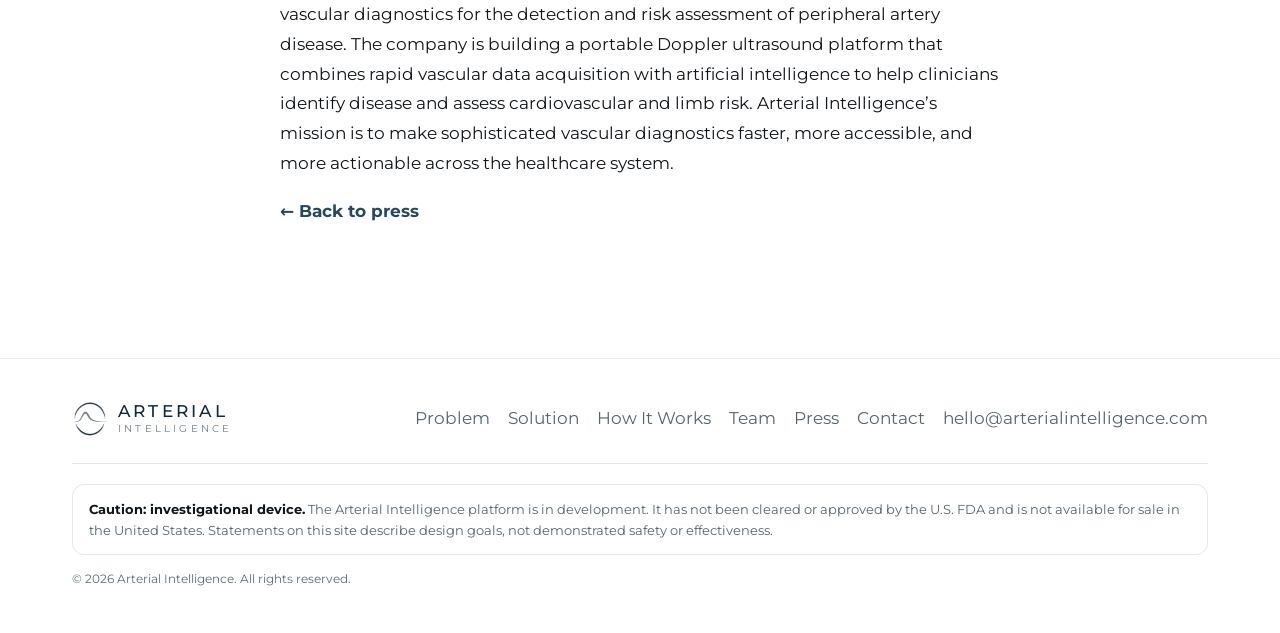
==== commit f8f5c907: "Contact email: hello@arterialintelligence.com Replace hello@imageaid.us in every footer, the contact" ====
--- a/press-peoples-choice-2026.html
+++ b/press-peoples-choice-2026.html
@@ -75,7 +75,7 @@
     <div class="wrap">
       <div class="top">
         <a class="brand" href="./" aria-label="Arterial Intelligence home"><img src="assets/img/logo-mark.png" alt="" width="36" height="36"><span class="wordmark"><b>Arterial</b><span>Intelligence</span></span></a>
-        <nav aria-label="Footer"><a href="./#problem">Problem</a><a href="./#approach">Solution</a><a href="./#how">How It Works</a><a href="./#team">Team</a><a href="./#press">Press</a><a href="./#contact">Contact</a><a href="mailto:hello@imageaid.us">hello@imageaid.us</a></nav>
+        <nav aria-label="Footer"><a href="./#problem">Problem</a><a href="./#approach">Solution</a><a href="./#how">How It Works</a><a href="./#team">Team</a><a href="./#press">Press</a><a href="./#contact">Contact</a><a href="mailto:hello@arterialintelligence.com">hello@arterialintelligence.com</a></nav>
       </div>
       <!-- TODO(regulatory): have regulatory counsel confirm this wording before launch -->
       <p class="disc"><strong>Caution: investigational device.</strong> The Arterial Intelligence platform is in development. It has not been cleared or approved by the U.S. FDA and is not available for sale in the United States. Statements on this site describe design goals, not demonstrated safety or effectiveness.</p>
